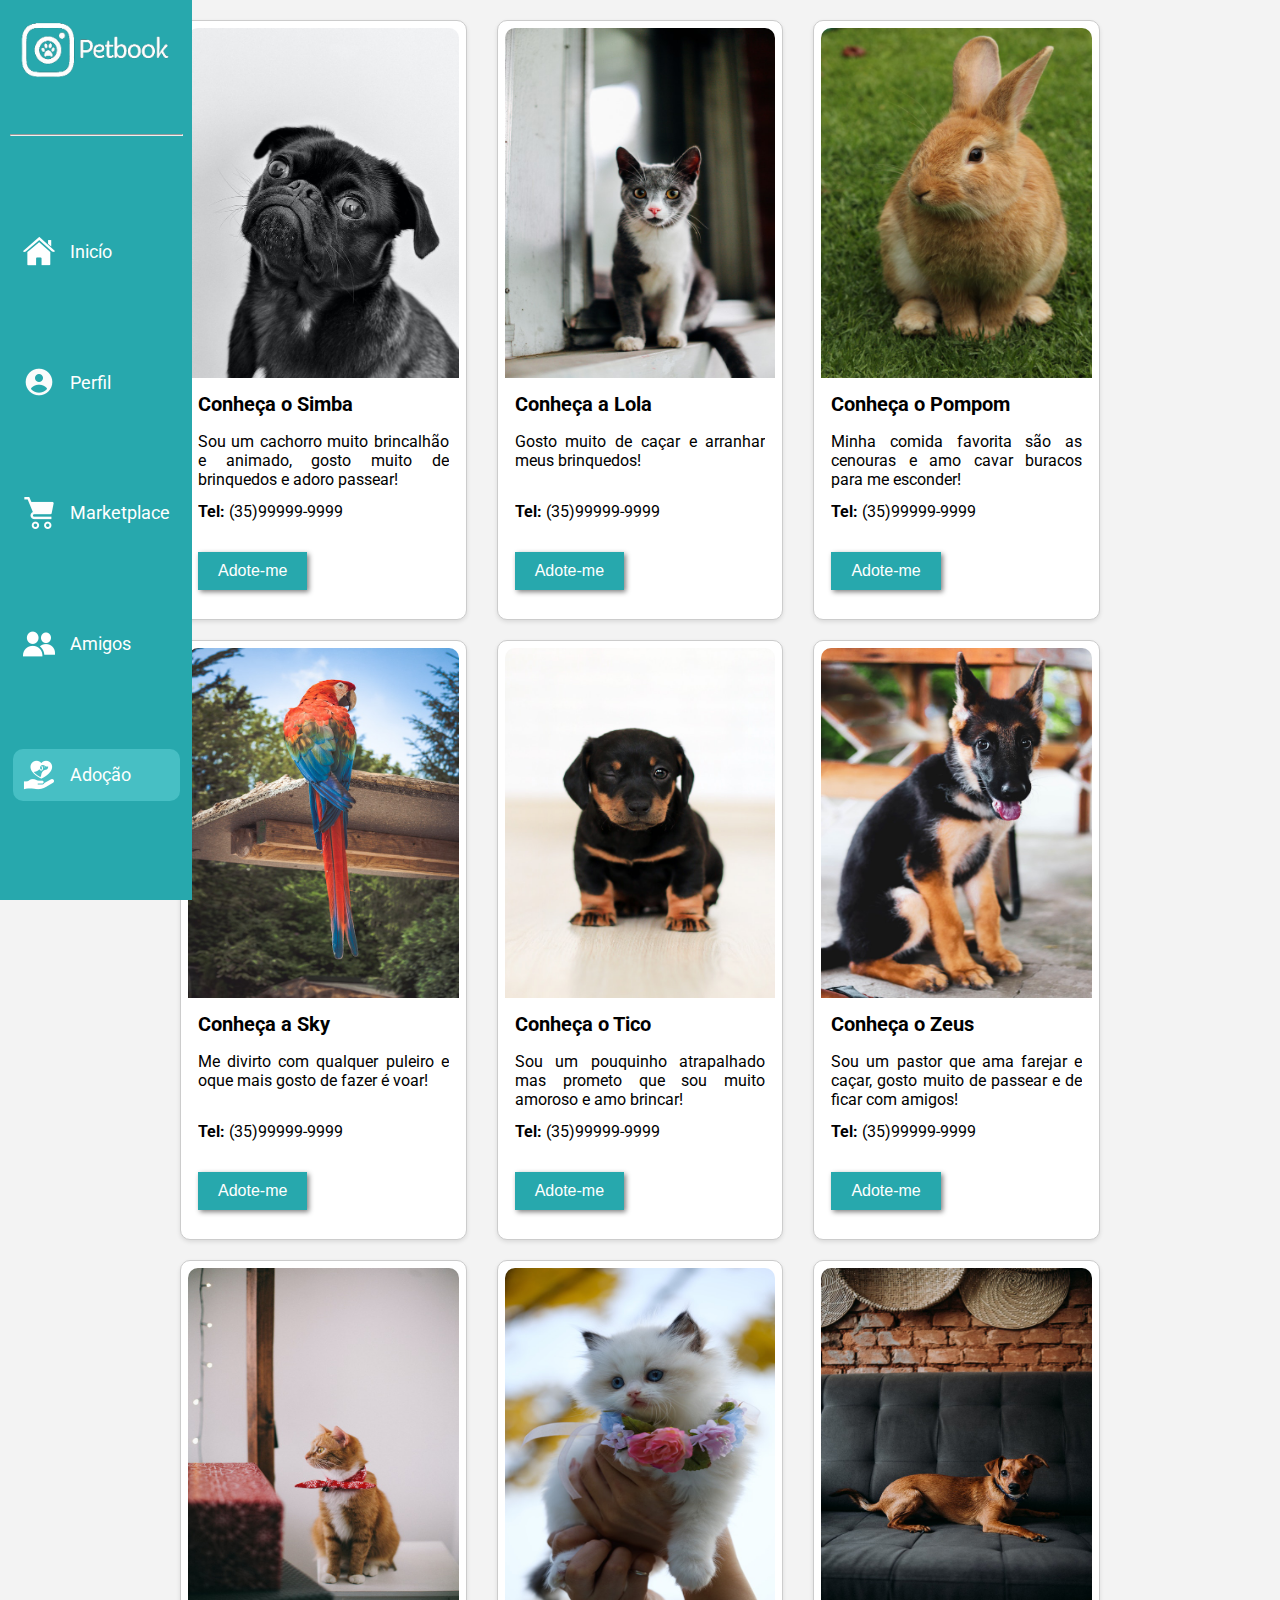
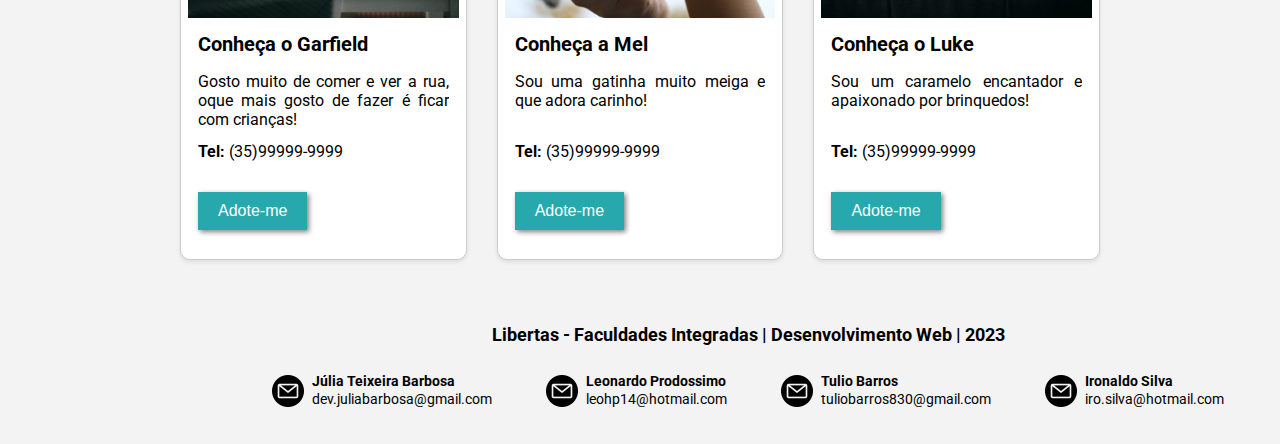
==== Adoção.html @ 50342df2 ",." ====
<!DOCTYPE html>
<html lang="en">

<head>
    <meta charset="UTF-8">
    <meta http-equiv="X-UA-Compatible" content="IE=edge">
    <meta name="viewport" content="width=device-width, initial-scale=1.0">
    <title>Parceiros</title>
    <link rel="stylesheet" href="styles.css">
</head>

<body>
    <header class="header">
        <div class="container-header">
            <div class="content-header">
                <a href="index.html">
                    <img class="imgLogo" src="assets/logo-nome.png" alt="Logotipo">
                </a>
                <hr class="hrFeed">
                <nav>
                    <ul>
                        <li><a href="inicio.html"><img src="assets/pagina-inicial.png" alt="Inicio">Inicío</a></li>
                        <li><a href="perfil.html"><img src="assets/perfil.png" alt="Perfil">Perfil</a></li>
                        <li><a href="market.html"><img src="assets/carrinho-de-compras.png" alt="Market">Marketplace</a></li>
                        <li><a href="perfil.html"><img src="assets/amigos.png" alt="Amigos">Amigos</a></li>
                        <li><a class="menuAtivo" href="#"><img src="assets/adocao.png" alt="Adoção">Adoção</a></li>
                    </ul>
                </nav>
            </div>
        </div>
    </header>
    <div class="container">
        <div class="product">
            <img src="assets/Simba.jpg" alt="Adote-me">
            <h2>Conheça o Simba</h2>
            <p>Sou um cachorro muito brincalhão e animado, gosto muito de brinquedos e adoro passear!</p>
            <p><b>Tel:</b> (35)99999-9999</p>
            <button>Adote-me</button>
        </div>
        <div class="product">
            <img src="assets/lola.jpg" alt="Adote-me">
            <h2>Conheça a Lola</h2>
            <p>Gosto muito de caçar e arranhar meus brinquedos!</p>
            <p><b>Tel:</b> (35)99999-9999</p>
            <button>Adote-me</button>
        </div>
        <div class="product">
            <img src="assets/pompom.jpg" alt="Adote-me">
            <h2>Conheça o Pompom</h2>
            <p>Minha comida favorita são as cenouras e amo cavar buracos para me esconder!</p>
            <p><b>Tel:</b> (35)99999-9999</p>
            <button>Adote-me</button>
        </div>
        <div class="product">
            <img src="assets/Sky.jpg" alt="Adote-me">
            <h2>Conheça a Sky</h2>
            <p>Me divirto com qualquer puleiro e oque mais gosto de fazer é voar!</p>
            <p><b>Tel:</b> (35)99999-9999</p>
            <button>Adote-me</button>
        </div>
        <div class="product">
            <img src="assets/Tico.jpg" alt="Adote-me">
            <h2>Conheça o Tico</h2>
            <p>Sou um pouquinho atrapalhado mas prometo que sou muito amoroso e amo brincar!</p>
            <p><b>Tel:</b> (35)99999-9999</p>
            <button>Adote-me</button>
        </div>
        <div class="product">
            <img src="assets/Zeus.jpg" alt="Adote-me">
            <h2>Conheça o Zeus</h2>
            <p>Sou um pastor que ama farejar e caçar, gosto muito de passear e de ficar com amigos!</p>
            <p><b>Tel:</b> (35)99999-9999</p>
            <button>Adote-me</button>
        </div>
        <div class="product">
            <img src="assets/garfield.jpg" alt="Adote-me">
            <h2>Conheça o Garfield</h2>
            <p>Gosto muito de comer e ver a rua, oque mais gosto de fazer é ficar com crianças!</p>
            <p><b>Tel:</b> (35)99999-9999</p>
            <button>Adote-me</button>
        </div>
        <div class="product">
            <img src="assets/mel.jpg" alt="Adote-me">
            <h2>Conheça a Mel</h2>
            <p>Sou uma gatinha muito meiga e que adora carinho! </p>
            <p><b>Tel:</b> (35)99999-9999</p>
            <button>Adote-me</button>
        </div>
        <div class="product">
            <img src="assets/luke.jpg" alt="Adote-me">
            <h2>Conheça o Luke</h2>
            <p>Sou um caramelo encantador e apaixonado por brinquedos!</p>
            <p><b>Tel:</b> (35)99999-9999</p>
            <button>Adote-me</button>
        </div>
    </div>
    <footer>
        <div class="container-footer">
            <div class="ano">
                <p>Libertas - Faculdades Integradas | Desenvolvimento Web | 2023</p>
            </div>
            <div class="lista-alunos">
                <ul>
                    <li>
                        <img src="assets/o-email.png" alt="">
                        <div class="footer-info">
                            <p>Júlia Teixeira Barbosa</p>
                            <a href="">dev.juliabarbosa@gmail.com</a>
                        </div>
                    </li>
                    <li>
                        <img src="assets/o-email.png" alt="">
                        <div class="footer-info">
                            <p>Leonardo Prodossimo</p>
                            <a href="">leohp14@hotmail.com</a>
                        </div>
                    </li>
                    <li>
                        <img src="assets/o-email.png" alt="">
                        <div class="footer-info">
                            <p>Tulio Barros</p>
                            <a href="">tuliobarros830@gmail.com</a>
                        </div>
                    </li>
                    <li>
                        <img src="assets/o-email.png" alt="">
                        <div class="footer-info">
                            <p>Ironaldo Silva</p>
                            <a href="">iro.silva@hotmail.com</a>
                        </div>
                    </li>
                </ul>
            </div>

        </div>
    </footer>
</body>

</html>
---- styles.css ----
@import url('https://fonts.googleapis.com/css2?family=Roboto:wght@400;700&display=swap');

* {
    margin: 0;
    padding: 0;
    box-sizing: border-box; 
    overflow-x: hidden; 
}

:root{
    --corPrimaria: #27A8AD;
}

.hrFeed{
    width: 90%;
    position: sticky;
    left: 10px;
}

header {
    height: 100vh;
    width: 15vw;
    position: fixed;
    background-color: var(--corPrimaria);
}

.container-header {
    justify-content: center;
    margin: auto;
    height: 100vh; 
}

.content-header {
    height: 100%;
    display: grid;
    align-items: center; 
    justify-content: space-between;  
}

.content-header .imgLogo{
    top:20px;
    left: 20px;
    position: fixed;
}

.header a:hover {
    background-color: #47bfc4;
    border-radius: 10px;
    width: 100%;
}

.content-header img{
    width: 150px;
    height: 60px;
}

header ul {
    list-style: none;
    gap: 24px;
    align-items: baseline;
    justify-content: center;
    height: 70vh;
    width: 15vw;
    display: grid; 
}

.header li{
    display: flex;
}

header ul li a { 
    padding: 10px;
    align-items: center;
    display: flex;
    gap: 15px;
    font-size: 20px; 
    font-weight: normal;
    text-decoration: none;
    color: white; 
    font-size: 18px; 
}

.header li img{
    width: 32px;
    height: 32px;
}

.menuAtivo {
    background-color: #47bfc4;
    border-radius: 10px;
    width: 100%;
}

.geral{
    width: 70vw;
    display: grid;
}

body {
    display: grid;
    justify-content: center;
    font-family: 'Roboto', sans-serif;
    margin: 0;
    padding: 0;
    background-color: #f3f3f3;
}

h1 {
    margin: 0;
}

/********** MarketPlace *********/
.container {
    max-width: 960px;
    margin: 0 auto;
    padding: 20px;
    display: flex;
    flex-wrap: wrap;
    justify-content: space-between;
}

.product {
    border: 1px solid #ccc;
    padding: 7px;
    margin-bottom: 20px;
    background-color: #fff;
    box-shadow: 0 2px 4px rgba(0, 0, 0, 0.1);
    transition: box-shadow 0.3s;
    flex-basis: calc(33.33% - 20px);
    height: 600px;
    box-sizing: border-box;
    border-radius: 10px;
}

.product:hover {
    box-shadow: 0 4px 8px rgba(0, 0, 0, 0.1);
}

.product img {
    width: 100%;
    height: 60%;
    border-radius: 10px 10px 0 0;
}

.product h2 {
    height: 30px;
    margin: 10px;
    font-size: 20px;
}

.product p {
    text-align: justify;
    height: 60px;
    margin: 10px;
    font-size: 16px;
}

.preco{
    display: flex;
}

.product button {
    box-shadow: 2px 2px 5px gray;
    background-color: var(--corPrimaria);
    color: #fff;
    border: none;
    padding: 10px 20px;
    font-size: 16px;
    cursor: pointer;
    bottom:20px;
    left: 10px;
    position: relative;
}

.product button:hover {
    background-color: #27a8ad85 ;
}

/********** Index *********/
#bodyBanner{
    display: flex;
    height: 100vh;
    background-image: url(assets/pets.png);
    background-repeat: no-repeat;
    background-size: cover;
    background-position-y: bottom;
}
.inicio{
    gap: 80px;
    height:100vh;
    width: 100vw;
    display: flex;
    justify-content: center;
    align-items: flex-start;
    margin-top: 40px;
    overflow: hidden;
}

.inicio .conteudo{
    width: 25%;
}

.inicio .conteudo img{
    margin-bottom: 20px;
}

.conteudo .imglogos{
    cursor: pointer;
    height: 20vh;
    position: absolute;
    bottom: 10px;
    left: 10px;
}

.conteudo .imglogos:hover{
    opacity: 0.7;
}

.inicio .conteudo .texto{
    font-size: x-large;
    color: #000000;
 }

.conteudo input{
    font-weight: bold;
    cursor:pointer;
    color: #ffffff;
    background-color: #27A8AD;
    border: 1px solid #27A8AD;
    font-size: larger;
    border-radius: 10px;
    margin-top:20px;
    width: 24vw;
    height: 5vh;
 }

 .conteudo input:hover{
    background-color: #27a8adc9;
 }



/********** Feed *********/

.linhaStories {
    justify-content: center;
    padding: 20px 0px;
    display: flex;
    height: 140px;
}

.linhaStories .conteudoStories {
    width: 80px;
    margin: 0px 20px;
}

.linhaStories .conteudoStories img {
    cursor: pointer;
    height: 80px;
    width: 80px;
    border-radius: 50%;
}

.linhaStories .conteudoStories .semVisualizacao {
    border: 4px #27A8AD solid;
}

.linhaStories .conteudoStories .nomeStories {
    cursor: pointer;
    text-align: center;
    font-size: small;
}

.postagem{ 
    background-color: white;
    width: 60%;
    border-radius: 20px;
    margin: 0 auto;
}

.postagem .usuarioPostagem{
    padding: 20px;
    display: flex;
    align-items: center;
    font-size: large;
}

.postagem .usuarioPostagem img{
    height: 40px;
    width: 40px;
    border-radius: 50%;
    margin-right: 10px;
}

.postagem .usuarioPostagem span{
    color: lightgray;
    margin-left: 5px;
    font-size: smaller;
}

.postagem .imagemPostagem img{
    width: 100%;
}

.chat {
    background-color: black;
    width: 20vw;
    height: 50vh;
    border-radius: 10px 0 0 0;
    position: fixed;
    bottom: 0;
    right: 0;
 }
/* Perfil */

.container-perfil {
    width: calc(100vw - 15vw);
    margin-right: 15vw;
    
}

.topo-esquerda{
    color: #000000;
    display: flex;
    justify-content: center;
}



/*Footer - Rodapé*/

.container-footer { 
    margin: 0 auto;
    padding: 24px;
    right: 20px;
    position: absolute;
    width:80vw;
    justify-content: center;
}

.container-footer ul { /*alterar a direção da lista */
    display: flex; /* facilitar o posicionamento dos elementos*/
    justify-content: space-between; /*alinhar horizontalmente*/
    align-items: center; /*centralizar verticalmente*/
    list-style: none; /* retira os pontinhos da lista*/
    gap: 16px; /*espaçamento entre os elementos*/
}

.footer-info a { /*estilização do design do link*/
    text-decoration: none; /*retirar o sublinhado*/
    font-size: 14px;/*tamanho da fonte*/
    color: black;/*cor da fonte*/
}

.footer-info a:hover { 
    color: white; /*cor da fonte*/
    transition: all ease 0.2s;/*tempo de transição ao colocar o mouse em cima*/
}

.footer-info p {
    font-weight: bold; /*negrito*/
    font-size: 14px;/*tamanho da fonte*/
}

.container-footer img { 
    width: 32px; /*largura*/
    height: 32px; /*altura*/
}

.container-footer ul li {
    display: flex; /* facilitar o posicionamento dos elementos*/
    align-items: center; /*centralizado verticalmente*/
    gap: 8px;/*espaçamento entre os elementos*/
}

.lista-alunos {
    padding: 12px; /*Espaçamento interno, sendo 12px em todos os lados*/
}

.ano {
    display: flex; /* facilitar o posicionamento dos elementos*/
    justify-content: center; /*alinhar horizontalmente*/
    margin-bottom: 16px;/*margem do lado debaixo*/
}

.ano p {
    font-size: 18px;/*tamanho da fonte*/
    font-weight: bold;/*negrito*/
}
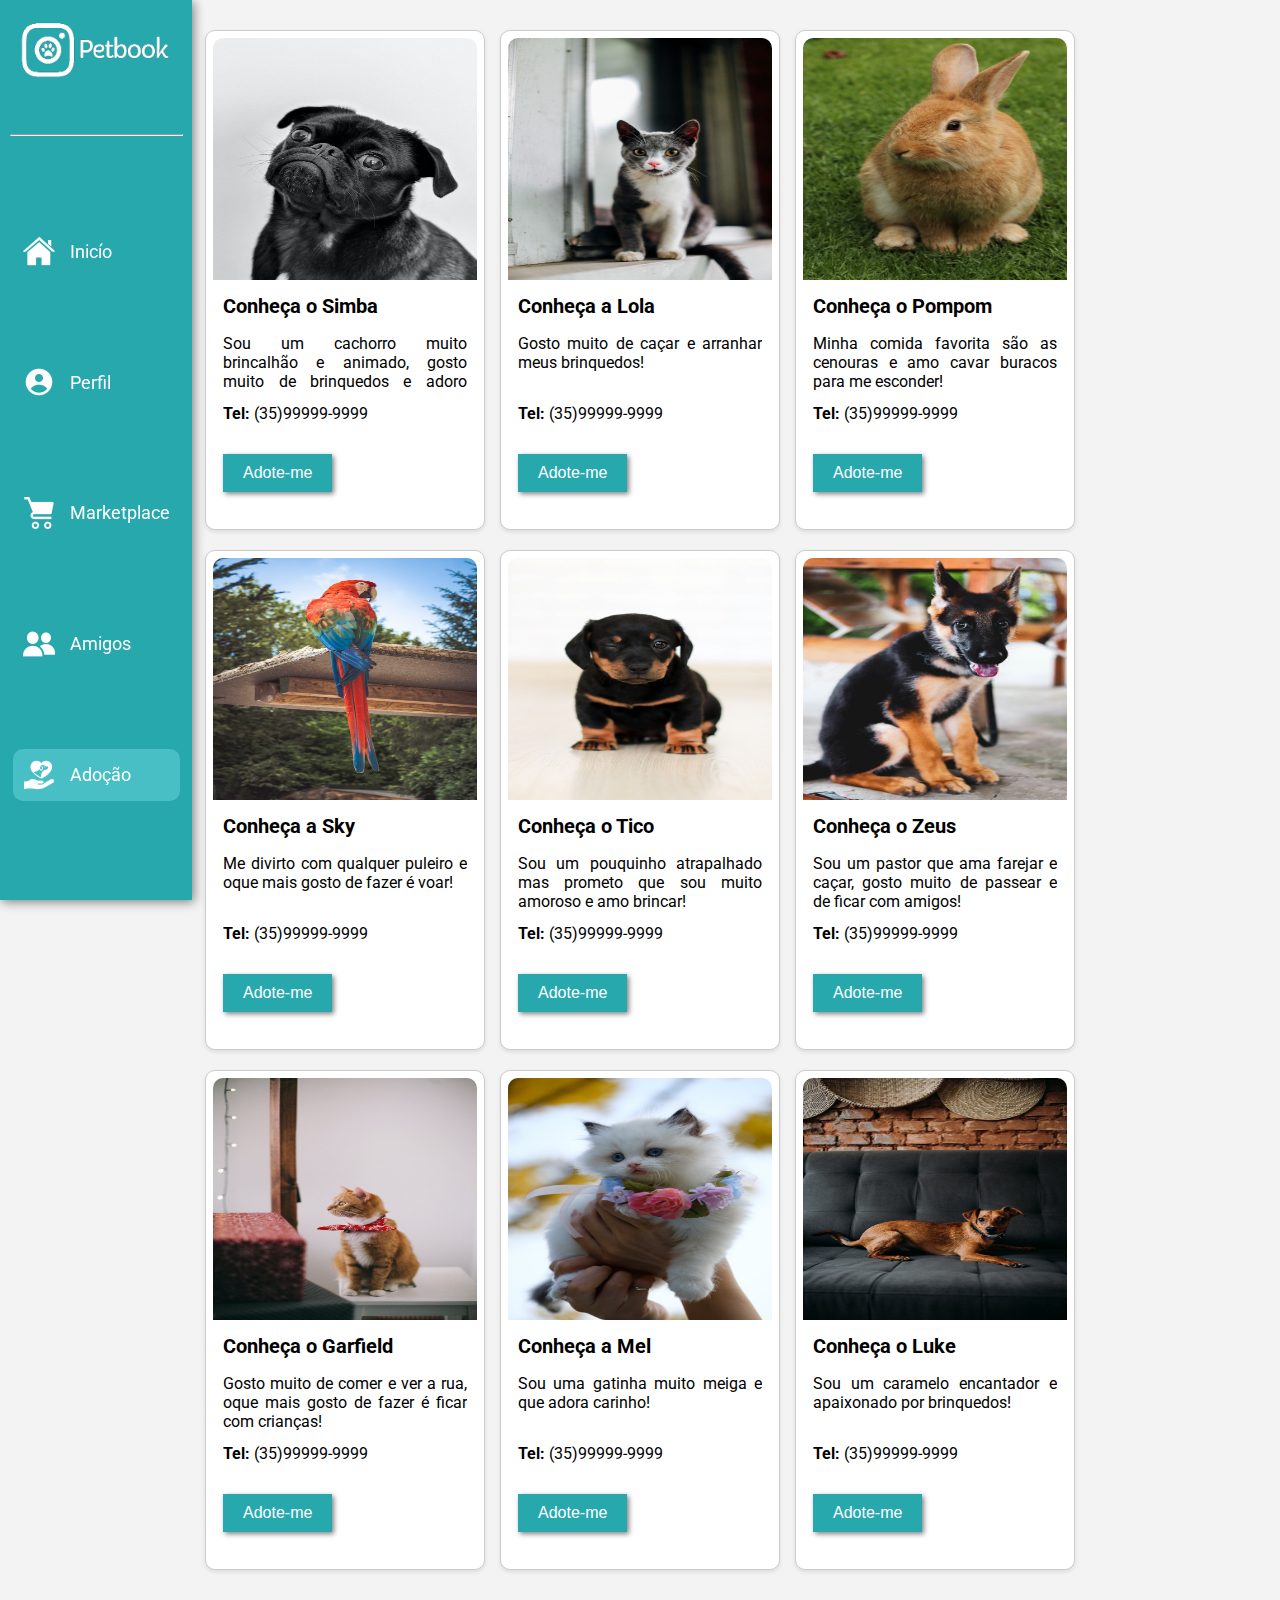
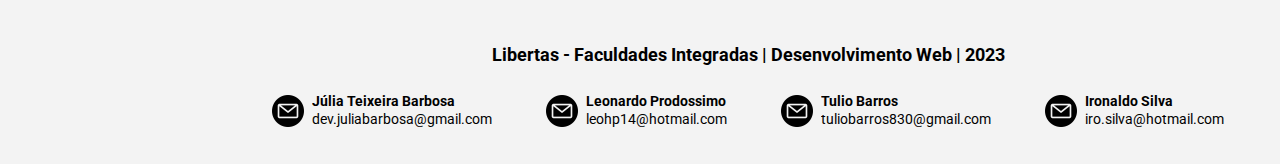
==== commit 94b5be1a: "kkkk" ====
--- a/Adoção.html
+++ b/Adoção.html
@@ -5,7 +5,8 @@
     <meta charset="UTF-8">
     <meta http-equiv="X-UA-Compatible" content="IE=edge">
     <meta name="viewport" content="width=device-width, initial-scale=1.0">
-    <title>Parceiros</title>
+    <title>Adoção</title>
+    <link rel="shortcut icon" href="assets/logo.png" type="image/x-icon">
     <link rel="stylesheet" href="styles.css">
 </head>
 
--- a/styles.css
+++ b/styles.css
@@ -11,13 +11,14 @@
     --corPrimaria: #27A8AD;
 }
 
-.hrFeed{
+hr{
     width: 90%;
     position: sticky;
     left: 10px;
 }
 
 header {
+    box-shadow: 2px 2px 10px gray;
     height: 100vh;
     width: 15vw;
     position: fixed;
@@ -111,12 +112,12 @@
 
 /********** MarketPlace *********/
 .container {
-    max-width: 960px;
+    max-width: 900px;
     margin: 0 auto;
-    padding: 20px;
+    padding: 30px 0 ;
     display: flex;
     flex-wrap: wrap;
-    justify-content: space-between;
+    justify-content: space-evenly;
 }
 
 .product {
@@ -127,7 +128,7 @@
     box-shadow: 0 2px 4px rgba(0, 0, 0, 0.1);
     transition: box-shadow 0.3s;
     flex-basis: calc(33.33% - 20px);
-    height: 600px;
+    height: 500px;
     box-sizing: border-box;
     border-radius: 10px;
 }
@@ -138,7 +139,7 @@
 
 .product img {
     width: 100%;
-    height: 60%;
+    height: 50%;
     border-radius: 10px 10px 0 0;
 }
 
@@ -303,14 +304,87 @@
 }
 
 .chat {
-    background-color: black;
-    width: 20vw;
-    height: 50vh;
-    border-radius: 10px 0 0 0;
+    box-shadow: 2px 2px 10px gray;
+    background-color: #ebe6e6;
+    width: 15vw;
+    height: 100vh;
     position: fixed;
     bottom: 0;
     right: 0;
  }
+
+ .chat .conteudo-chat{
+    padding: 10px;
+    display: flex;
+    align-items: center;
+    font-size: large;
+}
+
+.chat .conteudo-chat img{
+    cursor: pointer;
+    height: 45px;
+    width: 45px;
+    border-radius: 50%;
+    margin-right: 10px;
+}
+
+.chat .conteudo-chat span{
+    cursor: pointer;
+    color: rgb(66, 65, 65);
+    margin-left: 5px;
+    font-size: smaller;
+}
+
+#online img{
+    border: 4px solid rgb(39, 230, 39);
+}
+
+.amigos-chat{
+    display: grid;
+}
+
+.grupo-chat{
+    background-color: #ebe6e6;
+    bottom: 0;
+    right: 0;
+    width: 15vw;
+    position: fixed;
+    justify-content: center;
+    display: grid;
+}
+
+.adiciona-grupo{
+    margin: 10px;
+    display: flex;
+    align-items: center;
+}
+
+.adiciona-grupo a{
+    text-decoration: none;
+    color: #000000;
+    font-weight: bold;
+    font-size: medium;
+    margin-left: 10px;
+}
+
+.adiciona-grupo img{
+    cursor: pointer;
+}
+
+.chat::-webkit-scrollbar {
+    width: 12px;
+}
+                    
+.chat::-webkit-scrollbar-track {
+    -webkit-box-shadow: inset 0 0 6px rgba(0,0,0,0.3); 
+    border-radius: 10px;
+}
+                    
+.chat::-webkit-scrollbar-thumb {
+    border-radius: 10px;
+    -webkit-box-shadow: inset 0 0 6px rgba(0,0,0,0.5); 
+}
+
 /* Perfil */
 
 .container-perfil {
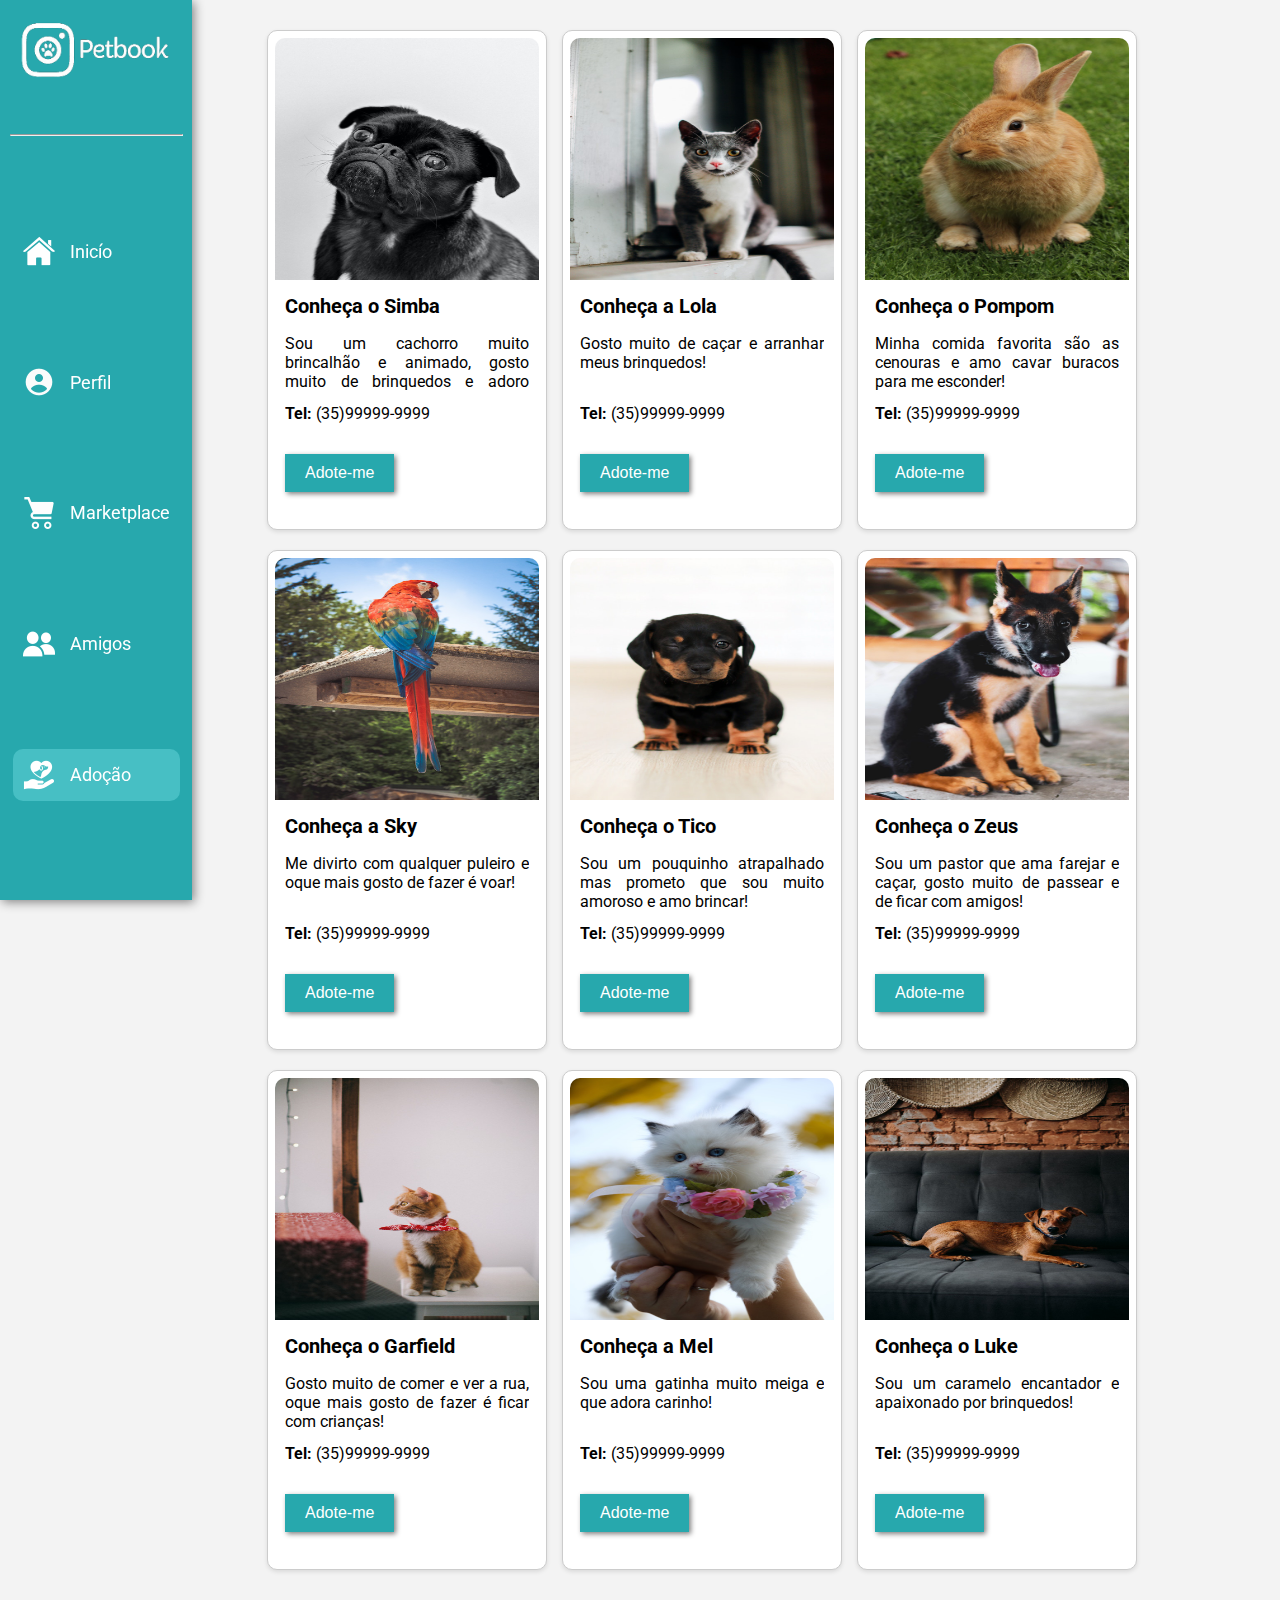
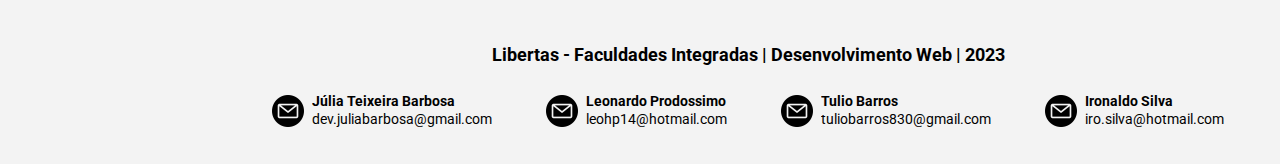
==== commit bcf4eb53: "kkk" ====
--- a/Adoção.html
+++ b/Adoção.html
@@ -1,5 +1,5 @@
 <!DOCTYPE html>
-<html lang="en">
+<html lang="pt-BR">
 
 <head>
     <meta charset="UTF-8">
@@ -30,69 +30,71 @@
             </div>
         </div>
     </header>
-    <div class="container">
-        <div class="product">
-            <img src="assets/Simba.jpg" alt="Adote-me">
-            <h2>Conheça o Simba</h2>
-            <p>Sou um cachorro muito brincalhão e animado, gosto muito de brinquedos e adoro passear!</p>
-            <p><b>Tel:</b> (35)99999-9999</p>
-            <button>Adote-me</button>
-        </div>
-        <div class="product">
-            <img src="assets/lola.jpg" alt="Adote-me">
-            <h2>Conheça a Lola</h2>
-            <p>Gosto muito de caçar e arranhar meus brinquedos!</p>
-            <p><b>Tel:</b> (35)99999-9999</p>
-            <button>Adote-me</button>
-        </div>
-        <div class="product">
-            <img src="assets/pompom.jpg" alt="Adote-me">
-            <h2>Conheça o Pompom</h2>
-            <p>Minha comida favorita são as cenouras e amo cavar buracos para me esconder!</p>
-            <p><b>Tel:</b> (35)99999-9999</p>
-            <button>Adote-me</button>
-        </div>
-        <div class="product">
-            <img src="assets/Sky.jpg" alt="Adote-me">
-            <h2>Conheça a Sky</h2>
-            <p>Me divirto com qualquer puleiro e oque mais gosto de fazer é voar!</p>
-            <p><b>Tel:</b> (35)99999-9999</p>
-            <button>Adote-me</button>
-        </div>
-        <div class="product">
-            <img src="assets/Tico.jpg" alt="Adote-me">
-            <h2>Conheça o Tico</h2>
-            <p>Sou um pouquinho atrapalhado mas prometo que sou muito amoroso e amo brincar!</p>
-            <p><b>Tel:</b> (35)99999-9999</p>
-            <button>Adote-me</button>
-        </div>
-        <div class="product">
-            <img src="assets/Zeus.jpg" alt="Adote-me">
-            <h2>Conheça o Zeus</h2>
-            <p>Sou um pastor que ama farejar e caçar, gosto muito de passear e de ficar com amigos!</p>
-            <p><b>Tel:</b> (35)99999-9999</p>
-            <button>Adote-me</button>
-        </div>
-        <div class="product">
-            <img src="assets/garfield.jpg" alt="Adote-me">
-            <h2>Conheça o Garfield</h2>
-            <p>Gosto muito de comer e ver a rua, oque mais gosto de fazer é ficar com crianças!</p>
-            <p><b>Tel:</b> (35)99999-9999</p>
-            <button>Adote-me</button>
-        </div>
-        <div class="product">
-            <img src="assets/mel.jpg" alt="Adote-me">
-            <h2>Conheça a Mel</h2>
-            <p>Sou uma gatinha muito meiga e que adora carinho! </p>
-            <p><b>Tel:</b> (35)99999-9999</p>
-            <button>Adote-me</button>
-        </div>
-        <div class="product">
-            <img src="assets/luke.jpg" alt="Adote-me">
-            <h2>Conheça o Luke</h2>
-            <p>Sou um caramelo encantador e apaixonado por brinquedos!</p>
-            <p><b>Tel:</b> (35)99999-9999</p>
-            <button>Adote-me</button>
+    <div class="geral">
+        <div class="container">
+            <div class="product">
+                <img src="assets/Simba.jpg" alt="Adote-me">
+                <h2>Conheça o Simba</h2>
+                <p>Sou um cachorro muito brincalhão e animado, gosto muito de brinquedos e adoro passear!</p>
+                <p><b>Tel:</b> (35)99999-9999</p>
+                <button>Adote-me</button>
+            </div>
+            <div class="product">
+                <img src="assets/lola.jpg" alt="Adote-me">
+                <h2>Conheça a Lola</h2>
+                <p>Gosto muito de caçar e arranhar meus brinquedos!</p>
+                <p><b>Tel:</b> (35)99999-9999</p>
+                <button>Adote-me</button>
+            </div>
+            <div class="product">
+                <img src="assets/pompom.jpg" alt="Adote-me">
+                <h2>Conheça o Pompom</h2>
+                <p>Minha comida favorita são as cenouras e amo cavar buracos para me esconder!</p>
+                <p><b>Tel:</b> (35)99999-9999</p>
+                <button>Adote-me</button>
+            </div>
+            <div class="product">
+                <img src="assets/Sky.jpg" alt="Adote-me">
+                <h2>Conheça a Sky</h2>
+                <p>Me divirto com qualquer puleiro e oque mais gosto de fazer é voar!</p>
+                <p><b>Tel:</b> (35)99999-9999</p>
+                <button>Adote-me</button>
+            </div>
+            <div class="product">
+                <img src="assets/Tico.jpg" alt="Adote-me">
+                <h2>Conheça o Tico</h2>
+                <p>Sou um pouquinho atrapalhado mas prometo que sou muito amoroso e amo brincar!</p>
+                <p><b>Tel:</b> (35)99999-9999</p>
+                <button>Adote-me</button>
+            </div>
+            <div class="product">
+                <img src="assets/Zeus.jpg" alt="Adote-me">
+                <h2>Conheça o Zeus</h2>
+                <p>Sou um pastor que ama farejar e caçar, gosto muito de passear e de ficar com amigos!</p>
+                <p><b>Tel:</b> (35)99999-9999</p>
+                <button>Adote-me</button>
+            </div>
+            <div class="product">
+                <img src="assets/garfield.jpg" alt="Adote-me">
+                <h2>Conheça o Garfield</h2>
+                <p>Gosto muito de comer e ver a rua, oque mais gosto de fazer é ficar com crianças!</p>
+                <p><b>Tel:</b> (35)99999-9999</p>
+                <button>Adote-me</button>
+            </div>
+            <div class="product">
+                <img src="assets/mel.jpg" alt="Adote-me">
+                <h2>Conheça a Mel</h2>
+                <p>Sou uma gatinha muito meiga e que adora carinho! </p>
+                <p><b>Tel:</b> (35)99999-9999</p>
+                <button>Adote-me</button>
+            </div>
+            <div class="product">
+                <img src="assets/luke.jpg" alt="Adote-me">
+                <h2>Conheça o Luke</h2>
+                <p>Sou um caramelo encantador e apaixonado por brinquedos!</p>
+                <p><b>Tel:</b> (35)99999-9999</p>
+                <button>Adote-me</button>
+            </div>
         </div>
     </div>
     <footer>
--- a/styles.css
+++ b/styles.css
@@ -93,6 +93,12 @@
 }
 
 .geral{
+    justify-content: right;
+    width: 80vw;
+    display: grid;
+}
+
+.geralFeed{
     width: 70vw;
     display: grid;
 }
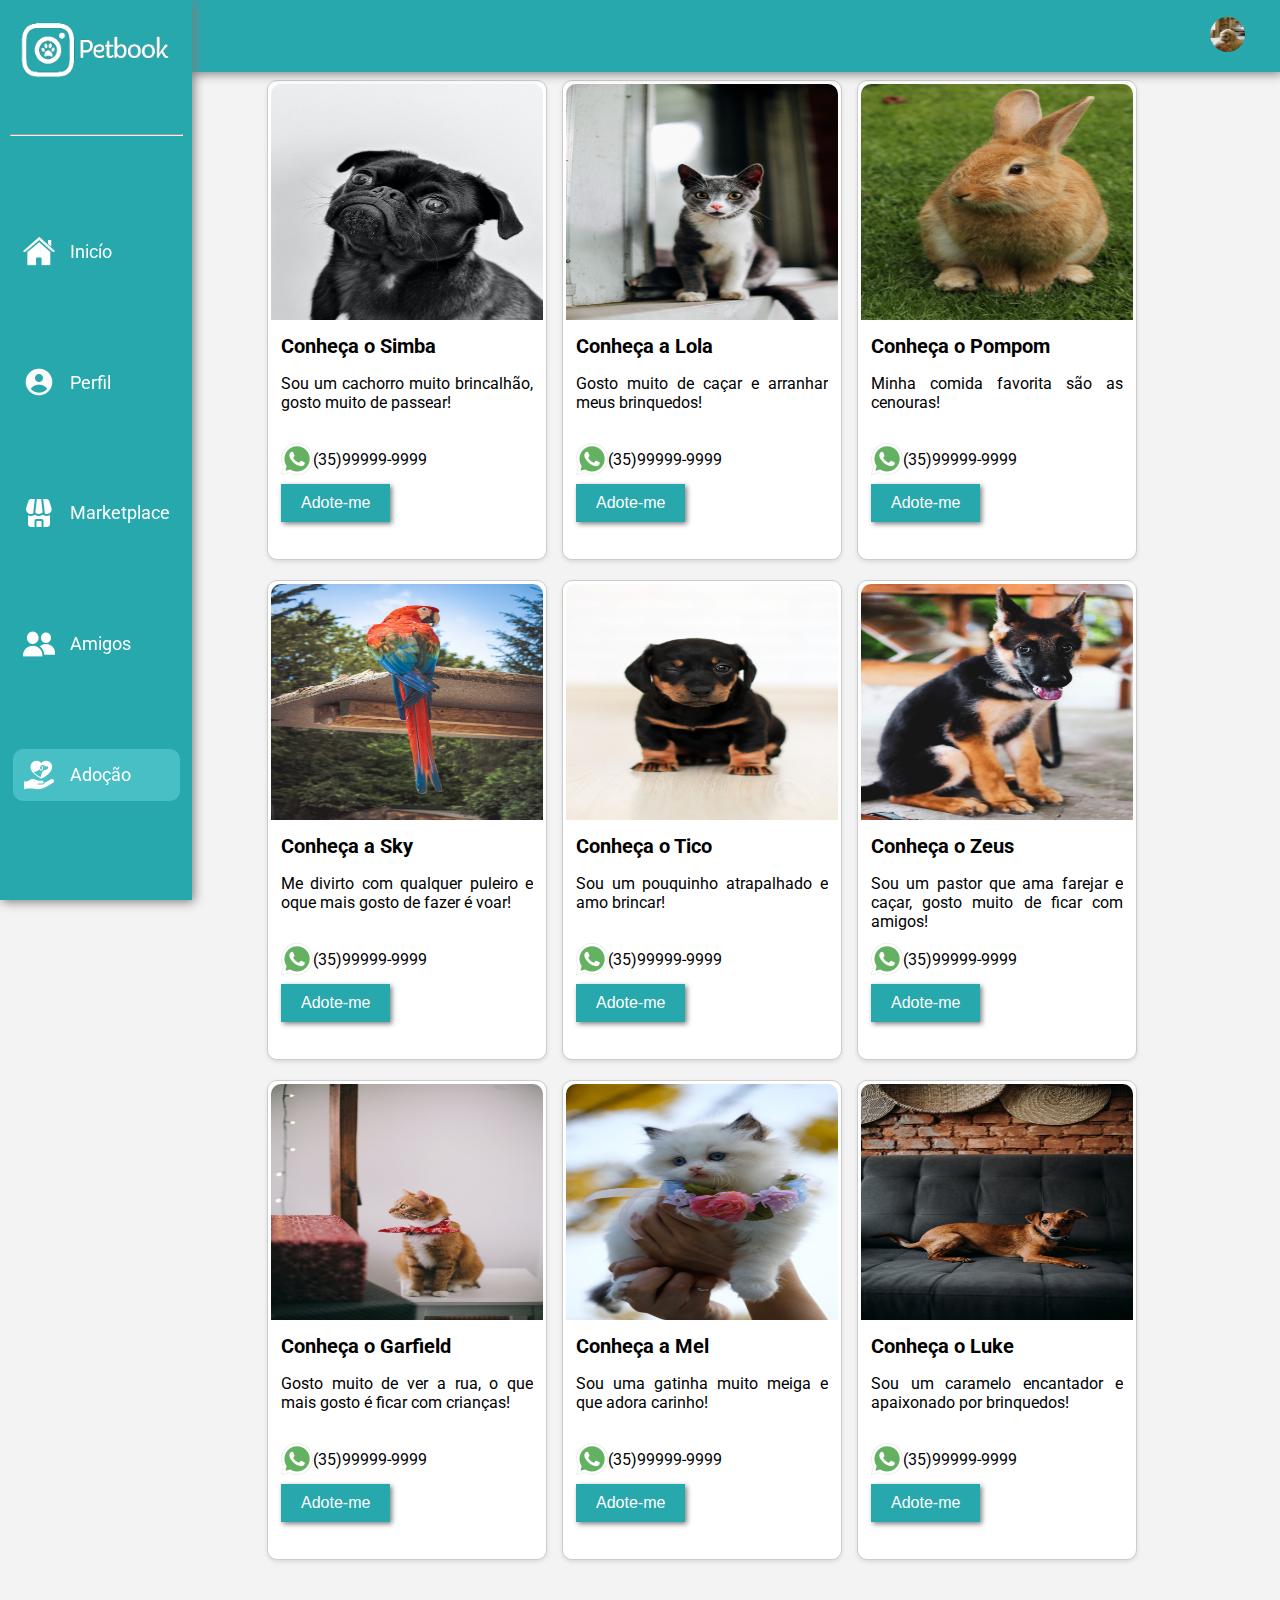
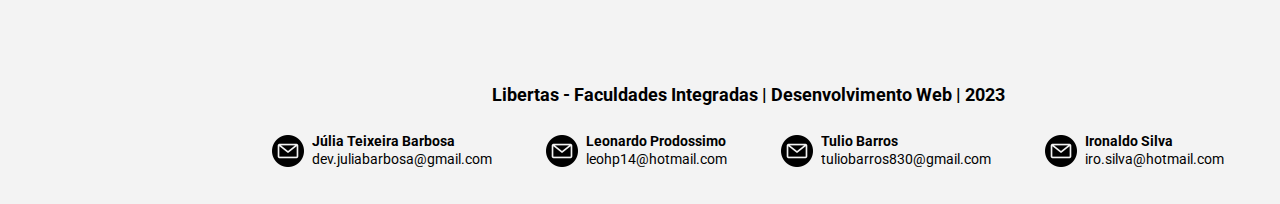
==== commit a50d12c6: "kkk" ====
--- a/Adoção.html
+++ b/Adoção.html
@@ -11,6 +11,9 @@
 </head>
 
 <body>
+    <div class="cabecalho">
+        <a href="perfil.html"><img id="img-cabecalho" src="assets/perfil.jpg" alt=" Post"></a>
+    </div>
     <header class="header">
         <div class="container-header">
             <div class="content-header">
@@ -22,7 +25,7 @@
                     <ul>
                         <li><a href="inicio.html"><img src="assets/pagina-inicial.png" alt="Inicio">Inicío</a></li>
                         <li><a href="perfil.html"><img src="assets/perfil.png" alt="Perfil">Perfil</a></li>
-                        <li><a href="market.html"><img src="assets/carrinho-de-compras.png" alt="Market">Marketplace</a></li>
+                        <li><a href="market.html"><img src="assets/marketplace.png" alt="Market">Marketplace</a></li>
                         <li><a href="perfil.html"><img src="assets/amigos.png" alt="Amigos">Amigos</a></li>
                         <li><a class="menuAtivo" href="#"><img src="assets/adocao.png" alt="Adoção">Adoção</a></li>
                     </ul>
@@ -35,64 +38,64 @@
             <div class="product">
                 <img src="assets/Simba.jpg" alt="Adote-me">
                 <h2>Conheça o Simba</h2>
-                <p>Sou um cachorro muito brincalhão e animado, gosto muito de brinquedos e adoro passear!</p>
-                <p><b>Tel:</b> (35)99999-9999</p>
+                <p>Sou um cachorro muito brincalhão, gosto muito de passear!</p>
+                <a><img src="assets/whatsapp.png" alt="Telefone">(35)99999-9999</a>
                 <button>Adote-me</button>
             </div>
             <div class="product">
                 <img src="assets/lola.jpg" alt="Adote-me">
                 <h2>Conheça a Lola</h2>
                 <p>Gosto muito de caçar e arranhar meus brinquedos!</p>
-                <p><b>Tel:</b> (35)99999-9999</p>
+                <a><img src="assets/whatsapp.png" alt="Telefone">(35)99999-9999</a>
                 <button>Adote-me</button>
             </div>
             <div class="product">
                 <img src="assets/pompom.jpg" alt="Adote-me">
                 <h2>Conheça o Pompom</h2>
-                <p>Minha comida favorita são as cenouras e amo cavar buracos para me esconder!</p>
-                <p><b>Tel:</b> (35)99999-9999</p>
+                <p>Minha comida favorita são as cenouras!</p>
+                <a><img src="assets/whatsapp.png" alt="Telefone">(35)99999-9999</a>
                 <button>Adote-me</button>
             </div>
             <div class="product">
                 <img src="assets/Sky.jpg" alt="Adote-me">
                 <h2>Conheça a Sky</h2>
                 <p>Me divirto com qualquer puleiro e oque mais gosto de fazer é voar!</p>
-                <p><b>Tel:</b> (35)99999-9999</p>
+                <a><img src="assets/whatsapp.png" alt="Telefone">(35)99999-9999</a>
                 <button>Adote-me</button>
             </div>
             <div class="product">
                 <img src="assets/Tico.jpg" alt="Adote-me">
                 <h2>Conheça o Tico</h2>
-                <p>Sou um pouquinho atrapalhado mas prometo que sou muito amoroso e amo brincar!</p>
-                <p><b>Tel:</b> (35)99999-9999</p>
+                <p>Sou um pouquinho atrapalhado e amo brincar!</p>
+                <a><img src="assets/whatsapp.png" alt="Telefone">(35)99999-9999</a>
                 <button>Adote-me</button>
             </div>
             <div class="product">
                 <img src="assets/Zeus.jpg" alt="Adote-me">
                 <h2>Conheça o Zeus</h2>
-                <p>Sou um pastor que ama farejar e caçar, gosto muito de passear e de ficar com amigos!</p>
-                <p><b>Tel:</b> (35)99999-9999</p>
+                <p>Sou um pastor que ama farejar e caçar, gosto muito de ficar com amigos!</p>
+                <a><img src="assets/whatsapp.png" alt="Telefone">(35)99999-9999</a>
                 <button>Adote-me</button>
             </div>
             <div class="product">
                 <img src="assets/garfield.jpg" alt="Adote-me">
                 <h2>Conheça o Garfield</h2>
-                <p>Gosto muito de comer e ver a rua, oque mais gosto de fazer é ficar com crianças!</p>
-                <p><b>Tel:</b> (35)99999-9999</p>
+                <p>Gosto muito de ver a rua, o que mais gosto é ficar com crianças!</p>
+                <a><img src="assets/whatsapp.png" alt="Telefone">(35)99999-9999</a>
                 <button>Adote-me</button>
             </div>
             <div class="product">
                 <img src="assets/mel.jpg" alt="Adote-me">
                 <h2>Conheça a Mel</h2>
                 <p>Sou uma gatinha muito meiga e que adora carinho! </p>
-                <p><b>Tel:</b> (35)99999-9999</p>
+                <a><img src="assets/whatsapp.png" alt="Telefone">(35)99999-9999</a>
                 <button>Adote-me</button>
             </div>
             <div class="product">
                 <img src="assets/luke.jpg" alt="Adote-me">
                 <h2>Conheça o Luke</h2>
                 <p>Sou um caramelo encantador e apaixonado por brinquedos!</p>
-                <p><b>Tel:</b> (35)99999-9999</p>
+                <a><img src="assets/whatsapp.png" alt="Telefone">(35)99999-9999</a>
                 <button>Adote-me</button>
             </div>
         </div>
--- a/styles.css
+++ b/styles.css
@@ -117,30 +117,65 @@
 }
 
 /********** MarketPlace *********/
+
+.cabecalho{
+    right: 0;
+    position: absolute;
+    width: 100vw;
+    height: 8vh;
+    background-color: var(--corPrimaria);
+    box-shadow: 2px 2px 10px gray;
+    display: flex;
+    justify-content: right;
+    align-items: center;
+    padding-right: 30px;
+    gap: 20px;
+}
+
+#img-cabecalho{
+    margin-right: 30px;
+    border-radius: 50%;
+    width: 35px;
+    height: 35px;
+}
+
+.cabecalho img{
+    width: 24px;
+    height: 24px;
+}
+
+.cabecalho a{
+    width: 40px;
+    text-decoration: none;
+}
+.cabecalho .carrinho-cabecalho{
+
+}
+
 .container {
     max-width: 900px;
-    margin: 0 auto;
-    padding: 30px 0 ;
+    margin: 80px auto;
     display: flex;
     flex-wrap: wrap;
     justify-content: space-evenly;
 }
 
 .product {
+    cursor: pointer;
     border: 1px solid #ccc;
-    padding: 7px;
+    padding: 3px;
     margin-bottom: 20px;
     background-color: #fff;
     box-shadow: 0 2px 4px rgba(0, 0, 0, 0.1);
     transition: box-shadow 0.3s;
     flex-basis: calc(33.33% - 20px);
-    height: 500px;
+    height: 480px;
     box-sizing: border-box;
     border-radius: 10px;
 }
 
 .product:hover {
-    box-shadow: 0 4px 8px rgba(0, 0, 0, 0.1);
+    box-shadow: 5px 4px 8px rgba(0, 0, 0, 0.1);
 }
 
 .product img {
@@ -149,6 +184,19 @@
     border-radius: 10px 10px 0 0;
 }
 
+.product a img{
+    width: 32px;
+    height: 32px;
+}
+
+.product a {
+    margin: 0 10px 20px 10px;
+    display: flex;
+    align-items: center;
+    height: 50px;
+    font-size: 16px;
+}
+
 .product h2 {
     height: 30px;
     margin: 10px;
@@ -158,7 +206,7 @@
 .product p {
     text-align: justify;
     height: 60px;
-    margin: 10px;
+    margin: 0 10px;
     font-size: 16px;
 }
 
@@ -342,7 +390,7 @@
 }
 
 #online img{
-    border: 4px solid rgb(39, 230, 39);
+    border: 3px solid rgb(39, 230, 39);
 }
 
 .amigos-chat{
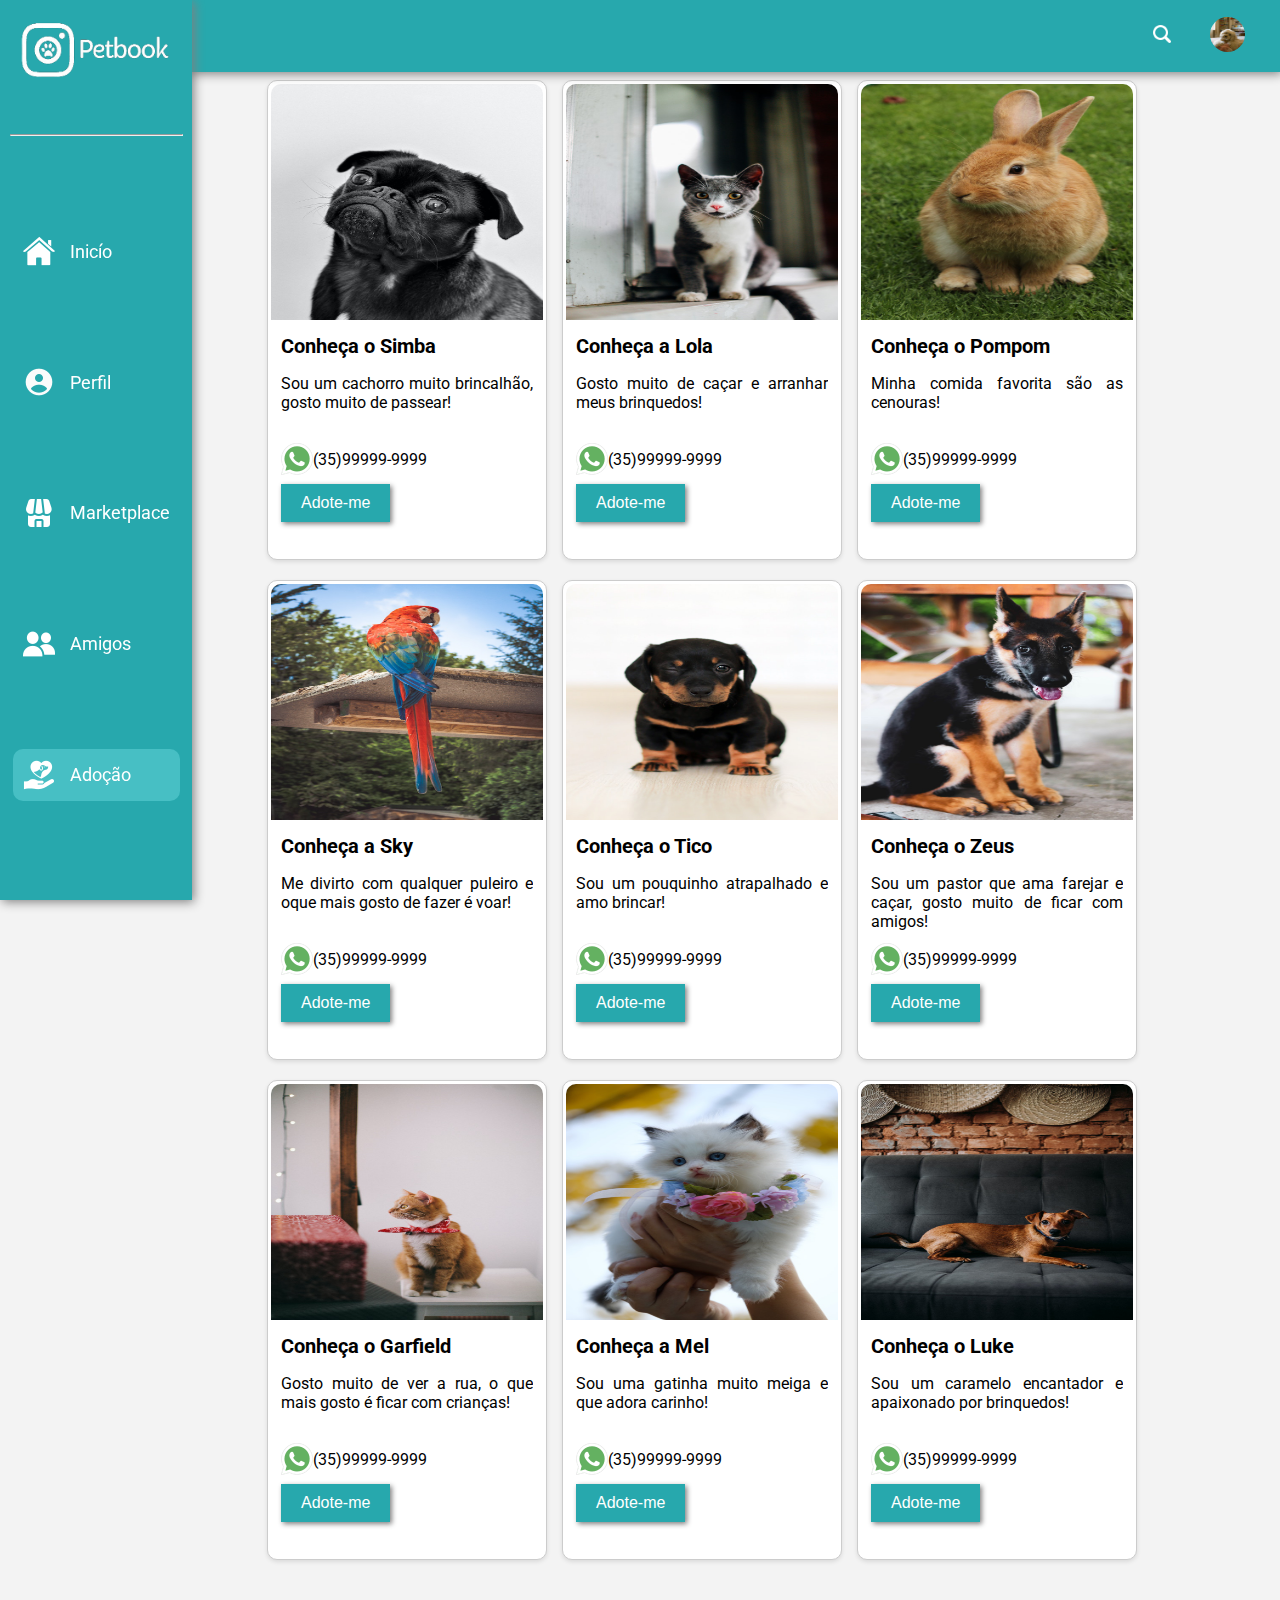
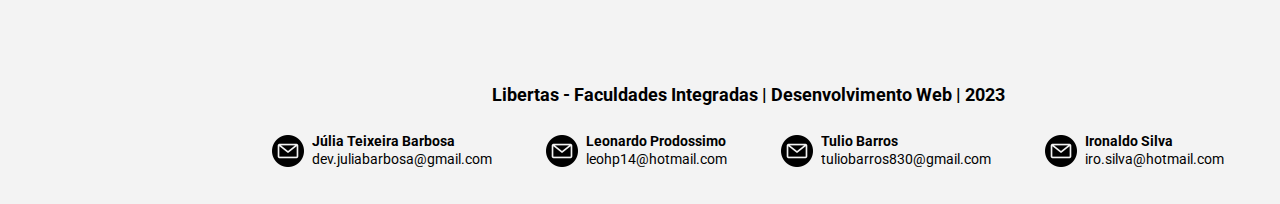
==== commit c566722b: "k" ====
--- a/Adoção.html
+++ b/Adoção.html
@@ -12,6 +12,7 @@
 
 <body>
     <div class="cabecalho">
+        <a href="#"><img src="assets/lupa2.png" alt="Market"></a>
         <a href="perfil.html"><img id="img-cabecalho" src="assets/perfil.jpg" alt=" Post"></a>
     </div>
     <header class="header">
--- a/styles.css
+++ b/styles.css
@@ -389,6 +389,12 @@
     font-size: smaller;
 }
 
+#pesquisar{
+    height: 20px;
+    width: 20px;
+    margin-left: 20px;
+}
+
 #online img{
     border: 3px solid rgb(39, 230, 39);
 }
@@ -423,6 +429,7 @@
 
 .adiciona-grupo img{
     cursor: pointer;
+    height: 18px;
 }
 
 .chat::-webkit-scrollbar {
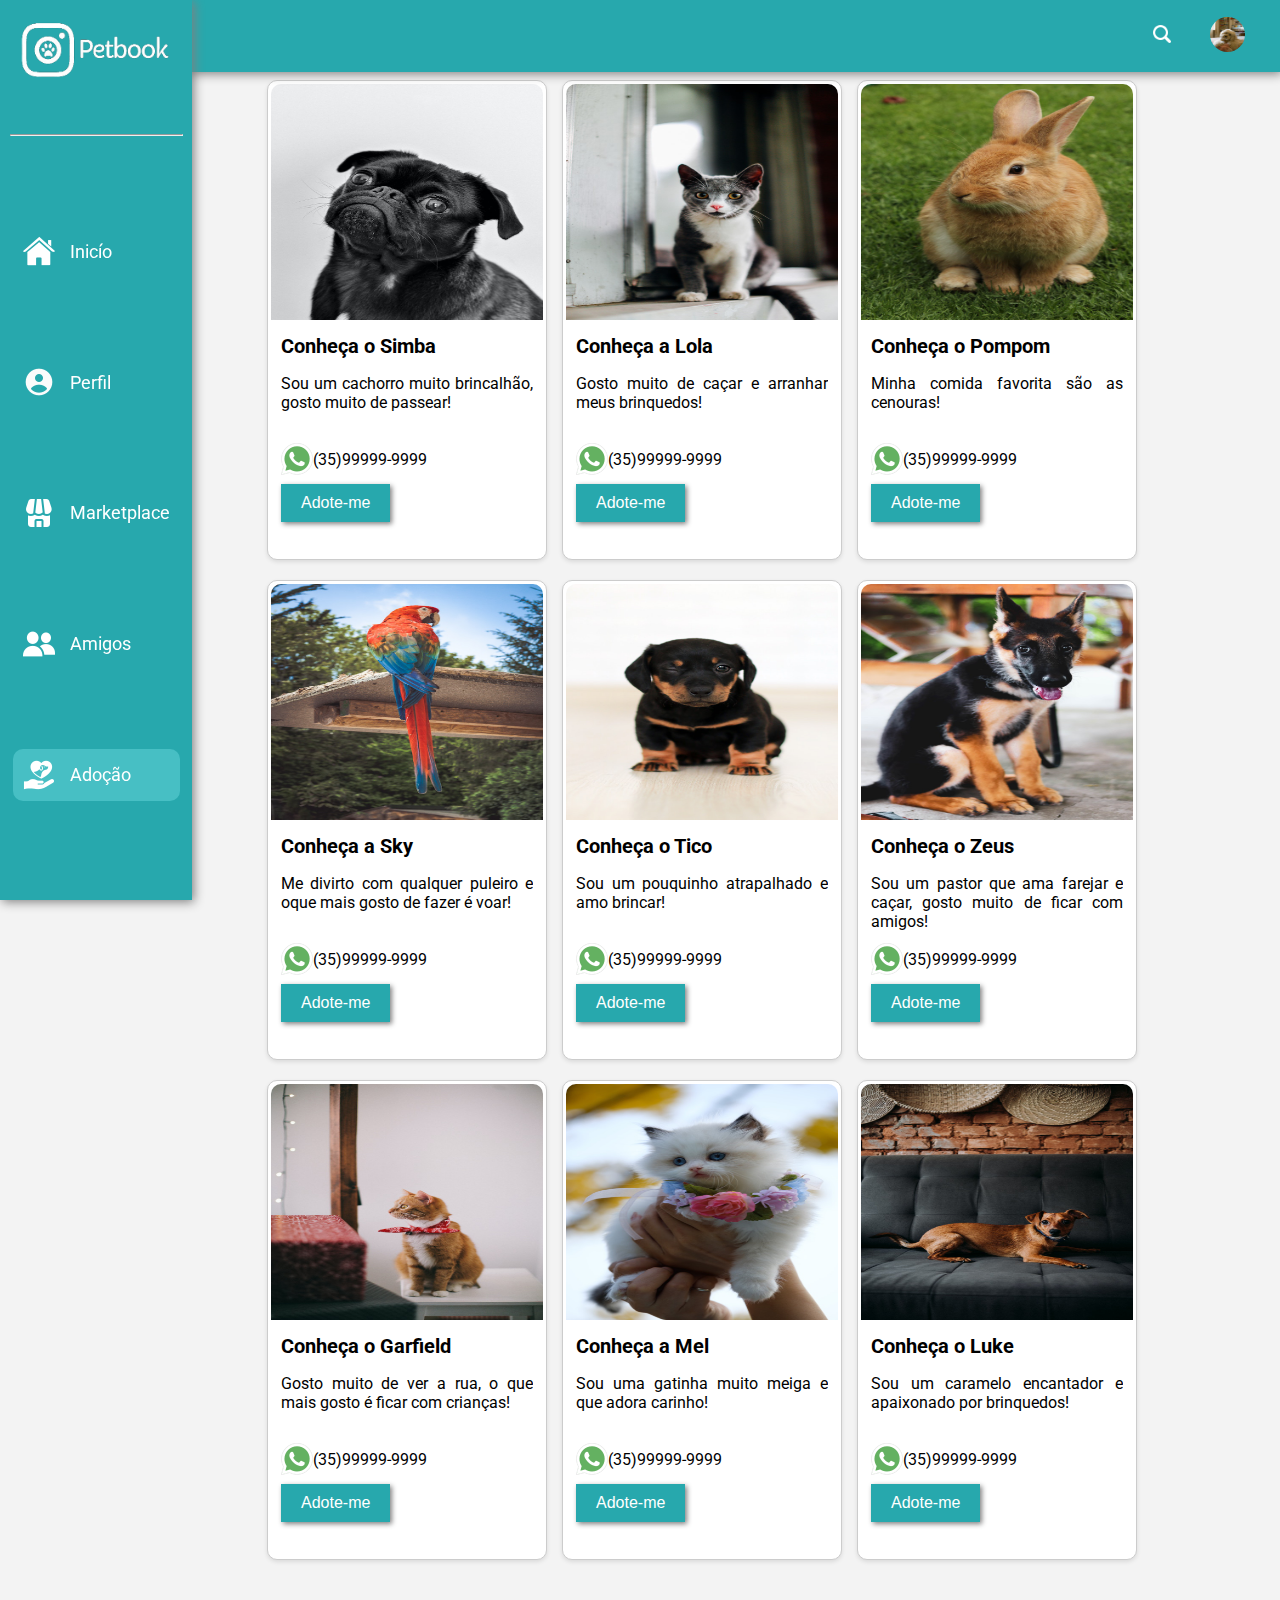
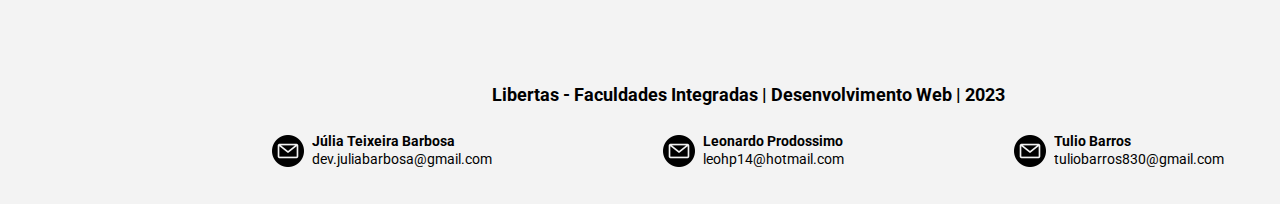
==== commit ee037dc1: "att" ====
--- a/Adoção.html
+++ b/Adoção.html
@@ -129,13 +129,6 @@
                             <a href="">tuliobarros830@gmail.com</a>
                         </div>
                     </li>
-                    <li>
-                        <img src="assets/o-email.png" alt="">
-                        <div class="footer-info">
-                            <p>Ironaldo Silva</p>
-                            <a href="">iro.silva@hotmail.com</a>
-                        </div>
-                    </li>
                 </ul>
             </div>
 
--- a/styles.css
+++ b/styles.css
@@ -330,7 +330,8 @@
     background-color: white;
     width: 60%;
     border-radius: 20px;
-    margin: 0 auto;
+    margin: 20px auto;
+    box-shadow: 3px 3px 6px gray;
 }
 
 .postagem .usuarioPostagem{
@@ -355,6 +356,52 @@
 
 .postagem .imagemPostagem img{
     width: 100%;
+    height: 70%;
+}
+
+.postagem .icones{
+    margin: 10px 0 0 10px;
+    display: flex;
+}
+
+.postagem .icones .like{
+    display: flex;
+    width: 94%;
+    gap: 15px;
+}
+
+.postagem .icones img{
+    cursor: pointer;
+    width: 24px;
+    height: 24px;
+}
+
+.postagem .comentarios{
+    display: grid;
+    margin: 10px;
+}
+
+.postagem .comentarios .comentario-input{
+    cursor: pointer;
+    display: flex;
+    align-items: center;
+    gap: 10px;
+    padding: 20px 0;
+}
+
+
+.postagem .comentarios .comentario-input img{
+    width: 24px;
+    height: 24px;
+}
+
+.postagem .comentarios .comentario-input input{
+    width: 100%;
+    height: 30px;
+    border: 1px solid rgba(128, 128, 128, 0.5);
+    border-radius: 10px;
+    box-shadow: 1px 2px 3px rgba(128, 128, 128, 0.295);
+    background-color: #dfdbdb80;
 }
 
 .chat {
@@ -460,9 +507,7 @@
     justify-content: center;
 }
 
-
-
-/*Footer - Rodapé*/
+/*Footer*/
 
 .container-footer { 
     margin: 0 auto;
@@ -473,52 +518,52 @@
     justify-content: center;
 }
 
-.container-footer ul { /*alterar a direção da lista */
-    display: flex; /* facilitar o posicionamento dos elementos*/
-    justify-content: space-between; /*alinhar horizontalmente*/
-    align-items: center; /*centralizar verticalmente*/
-    list-style: none; /* retira os pontinhos da lista*/
-    gap: 16px; /*espaçamento entre os elementos*/
-}
-
-.footer-info a { /*estilização do design do link*/
-    text-decoration: none; /*retirar o sublinhado*/
-    font-size: 14px;/*tamanho da fonte*/
-    color: black;/*cor da fonte*/
+.container-footer ul {
+    display: flex;
+    justify-content: space-between;
+    align-items: center;
+    list-style: none;
+    gap: 16px;
+}
+
+.footer-info a {
+    text-decoration: none;
+    font-size: 14px;
+    color: black;
 }
 
 .footer-info a:hover { 
-    color: white; /*cor da fonte*/
-    transition: all ease 0.2s;/*tempo de transição ao colocar o mouse em cima*/
+    color: white;
+    transition: all ease 0.2s;
 }
 
 .footer-info p {
-    font-weight: bold; /*negrito*/
-    font-size: 14px;/*tamanho da fonte*/
+    font-weight: bold;
+    font-size: 14px;
 }
 
 .container-footer img { 
-    width: 32px; /*largura*/
-    height: 32px; /*altura*/
+    width: 32px;
+    height: 32px; 
 }
 
 .container-footer ul li {
-    display: flex; /* facilitar o posicionamento dos elementos*/
-    align-items: center; /*centralizado verticalmente*/
-    gap: 8px;/*espaçamento entre os elementos*/
+    display: flex;
+    align-items: center;
+    gap: 8px;
 }
 
 .lista-alunos {
-    padding: 12px; /*Espaçamento interno, sendo 12px em todos os lados*/
+    padding: 12px;
 }
 
 .ano {
-    display: flex; /* facilitar o posicionamento dos elementos*/
-    justify-content: center; /*alinhar horizontalmente*/
-    margin-bottom: 16px;/*margem do lado debaixo*/
+    display: flex;
+    justify-content: center;
+    margin-bottom: 16px;
 }
 
 .ano p {
-    font-size: 18px;/*tamanho da fonte*/
-    font-weight: bold;/*negrito*/
+    font-size: 18px;
+    font-weight: bold;
 }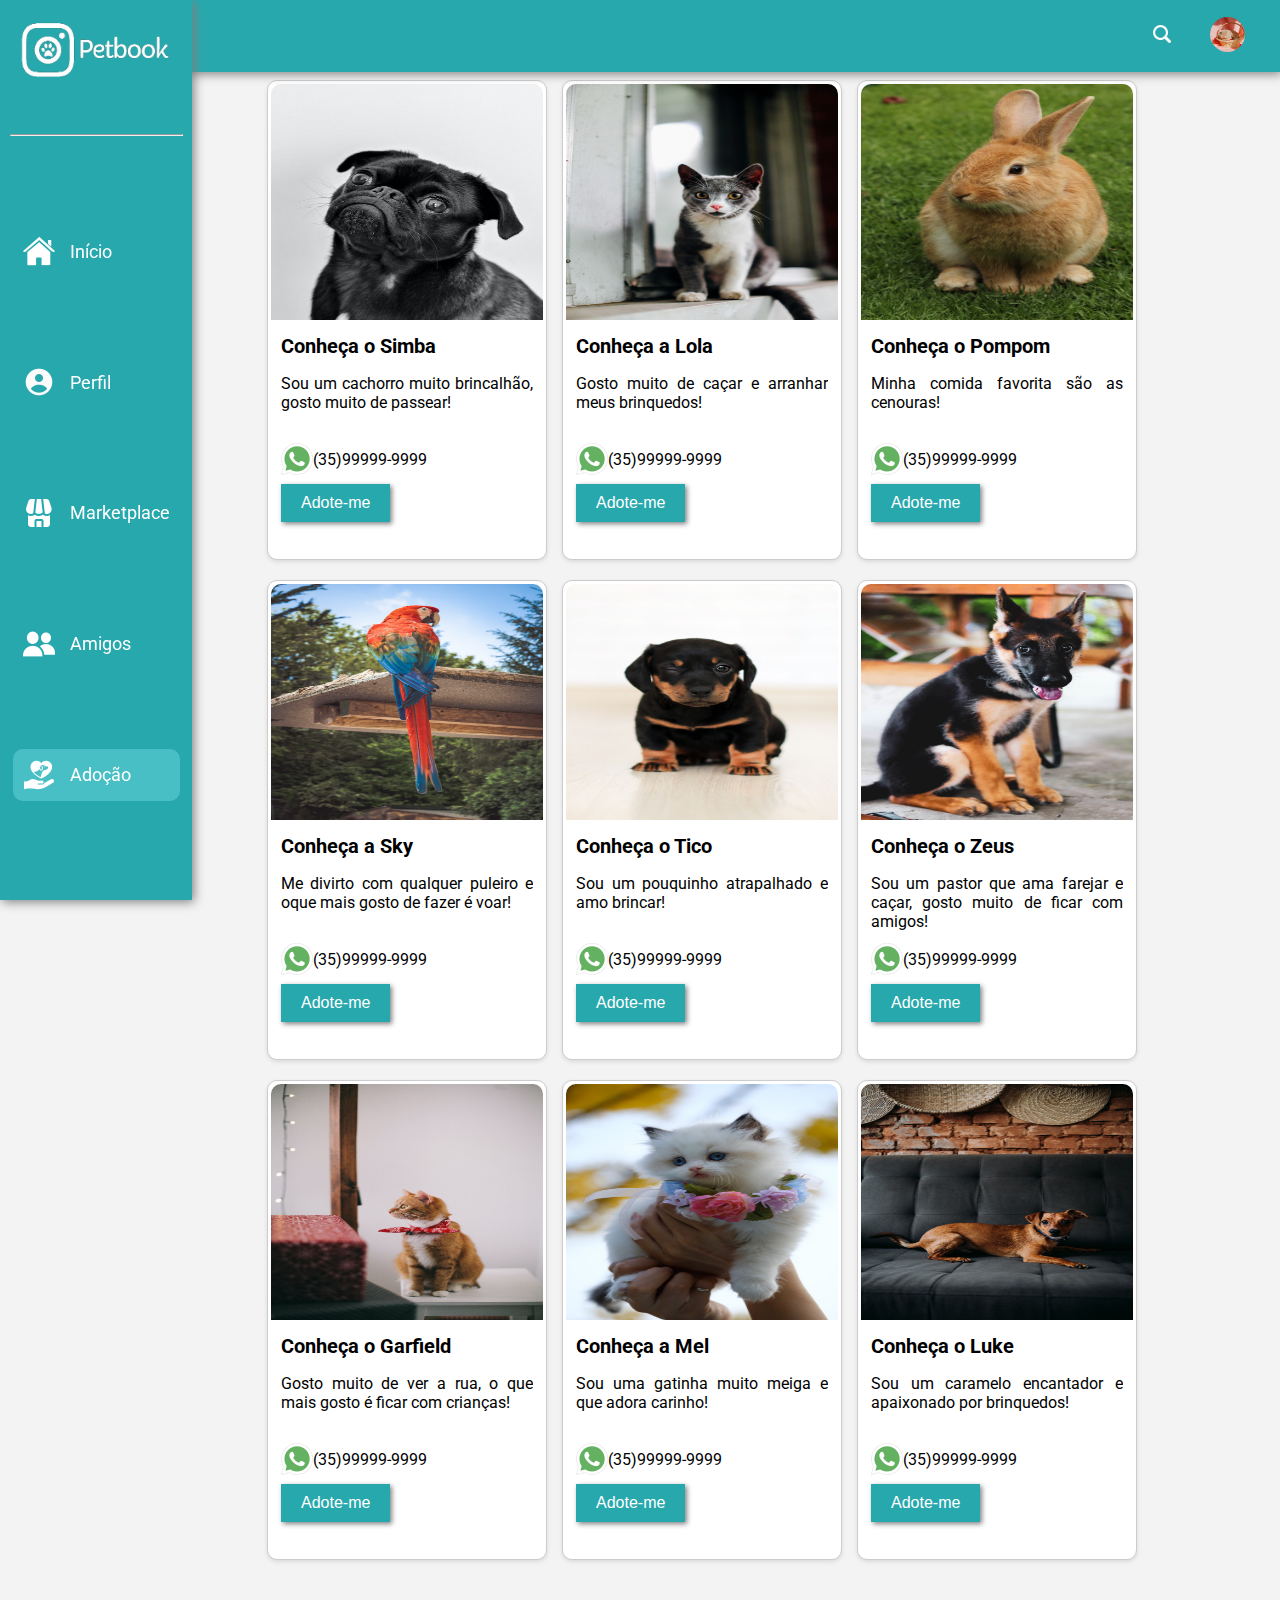
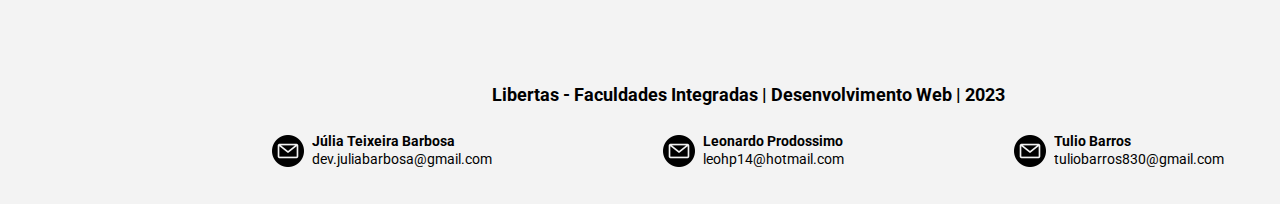
==== commit 38286ce2: "att" ====
--- a/Adoção.html
+++ b/Adoção.html
@@ -6,14 +6,14 @@
     <meta http-equiv="X-UA-Compatible" content="IE=edge">
     <meta name="viewport" content="width=device-width, initial-scale=1.0">
     <title>Adoção</title>
-    <link rel="shortcut icon" href="assets/logo.png" type="image/x-icon">
+    <link rel="shortcut icon" href="assets/logo-verde.png" type="image/x-icon">
     <link rel="stylesheet" href="styles.css">
 </head>
 
 <body>
     <div class="cabecalho">
         <a href="#"><img src="assets/lupa2.png" alt="Market"></a>
-        <a href="perfil.html"><img id="img-cabecalho" src="assets/perfil.jpg" alt=" Post"></a>
+        <a href="perfil.html"><img id="img-cabecalho" src="assets/cesta.jpg" alt=" Post"></a>
     </div>
     <header class="header">
         <div class="container-header">
@@ -24,7 +24,7 @@
                 <hr class="hrFeed">
                 <nav>
                     <ul>
-                        <li><a href="inicio.html"><img src="assets/pagina-inicial.png" alt="Inicio">Inicío</a></li>
+                        <li><a href="inicio.html"><img src="assets/pagina-inicial.png" alt="Inicio">Início</a></li>
                         <li><a href="perfil.html"><img src="assets/perfil.png" alt="Perfil">Perfil</a></li>
                         <li><a href="market.html"><img src="assets/marketplace.png" alt="Market">Marketplace</a></li>
                         <li><a href="perfil.html"><img src="assets/amigos.png" alt="Amigos">Amigos</a></li>
--- a/styles.css
+++ b/styles.css
@@ -147,9 +147,6 @@
 .cabecalho a{
     width: 40px;
     text-decoration: none;
-}
-.cabecalho .carrinho-cabecalho{
-
 }
 
 .container {
@@ -257,6 +254,7 @@
 
 .inicio .conteudo img{
     margin-bottom: 20px;
+    width: 350px;
 }
 
 .conteudo .imglogos{
@@ -326,6 +324,16 @@
     font-size: small;
 }
 
+#foto-stories{
+    position: absolute;
+    width: 20px;
+    height: 20px;
+}
+
+.div-stories{
+    width: 80px;
+}
+
 .postagem{ 
     background-color: white;
     width: 60%;
@@ -402,6 +410,7 @@
     border-radius: 10px;
     box-shadow: 1px 2px 3px rgba(128, 128, 128, 0.295);
     background-color: #dfdbdb80;
+    padding-left: 12px;
 }
 
 .chat {
@@ -495,17 +504,78 @@
 
 /* Perfil */
 
+.perfil {
+    width: 85vw;
+    margin-left: 15vw;
+    margin-top: 8vh;
+    display: flex;
+    flex-direction: column;
+    align-items: center;
+    padding-top: 100px;
+}
+
+.foto-perfil img {
+    width: 200px;
+    height: 200px;
+    border-radius: 50%;
+    margin-right: 150px;
+    border: 6px solid #27A8AD;
+}
+
 .container-perfil {
-    width: calc(100vw - 15vw);
-    margin-right: 15vw;
+    width: 900px;
+    display: flex;
+    justify-content: space-between;
+    align-items: center;
+    gap: 72px;
+}
+
+.dados-perfil {
+    text-align: center;
+}
+
+.dados-perfil span {
+    font-weight: bold;
+    font-size: 24px;
+}
+
+.dados-perfil p {
+    font-size: 22px;
+}
+
+.descricao-perfil {
+    width: 900px;
+    margin-top: 32px;
+}
+
+.descricao-perfil p {
+    font-size: 22px;
+    margin-bottom: 8px;
+}
+
+.publicacoes-fotos {
+    width: 900px;
     
 }
 
-.topo-esquerda{
-    color: #000000;
-    display: flex;
-    justify-content: center;
-}
+.publicacoes-fotos h1 {
+    font-size: 24px;
+    margin: 32px 0 24px 0;
+}
+
+.fotos {
+    display: flex;
+    justify-content: space-between;
+    flex-wrap: wrap;
+    gap: 4px;
+    margin-bottom: 100px;
+}
+
+.fotos img {
+    width: 33%;
+    height: 200px;
+}
+
 
 /*Footer*/
 
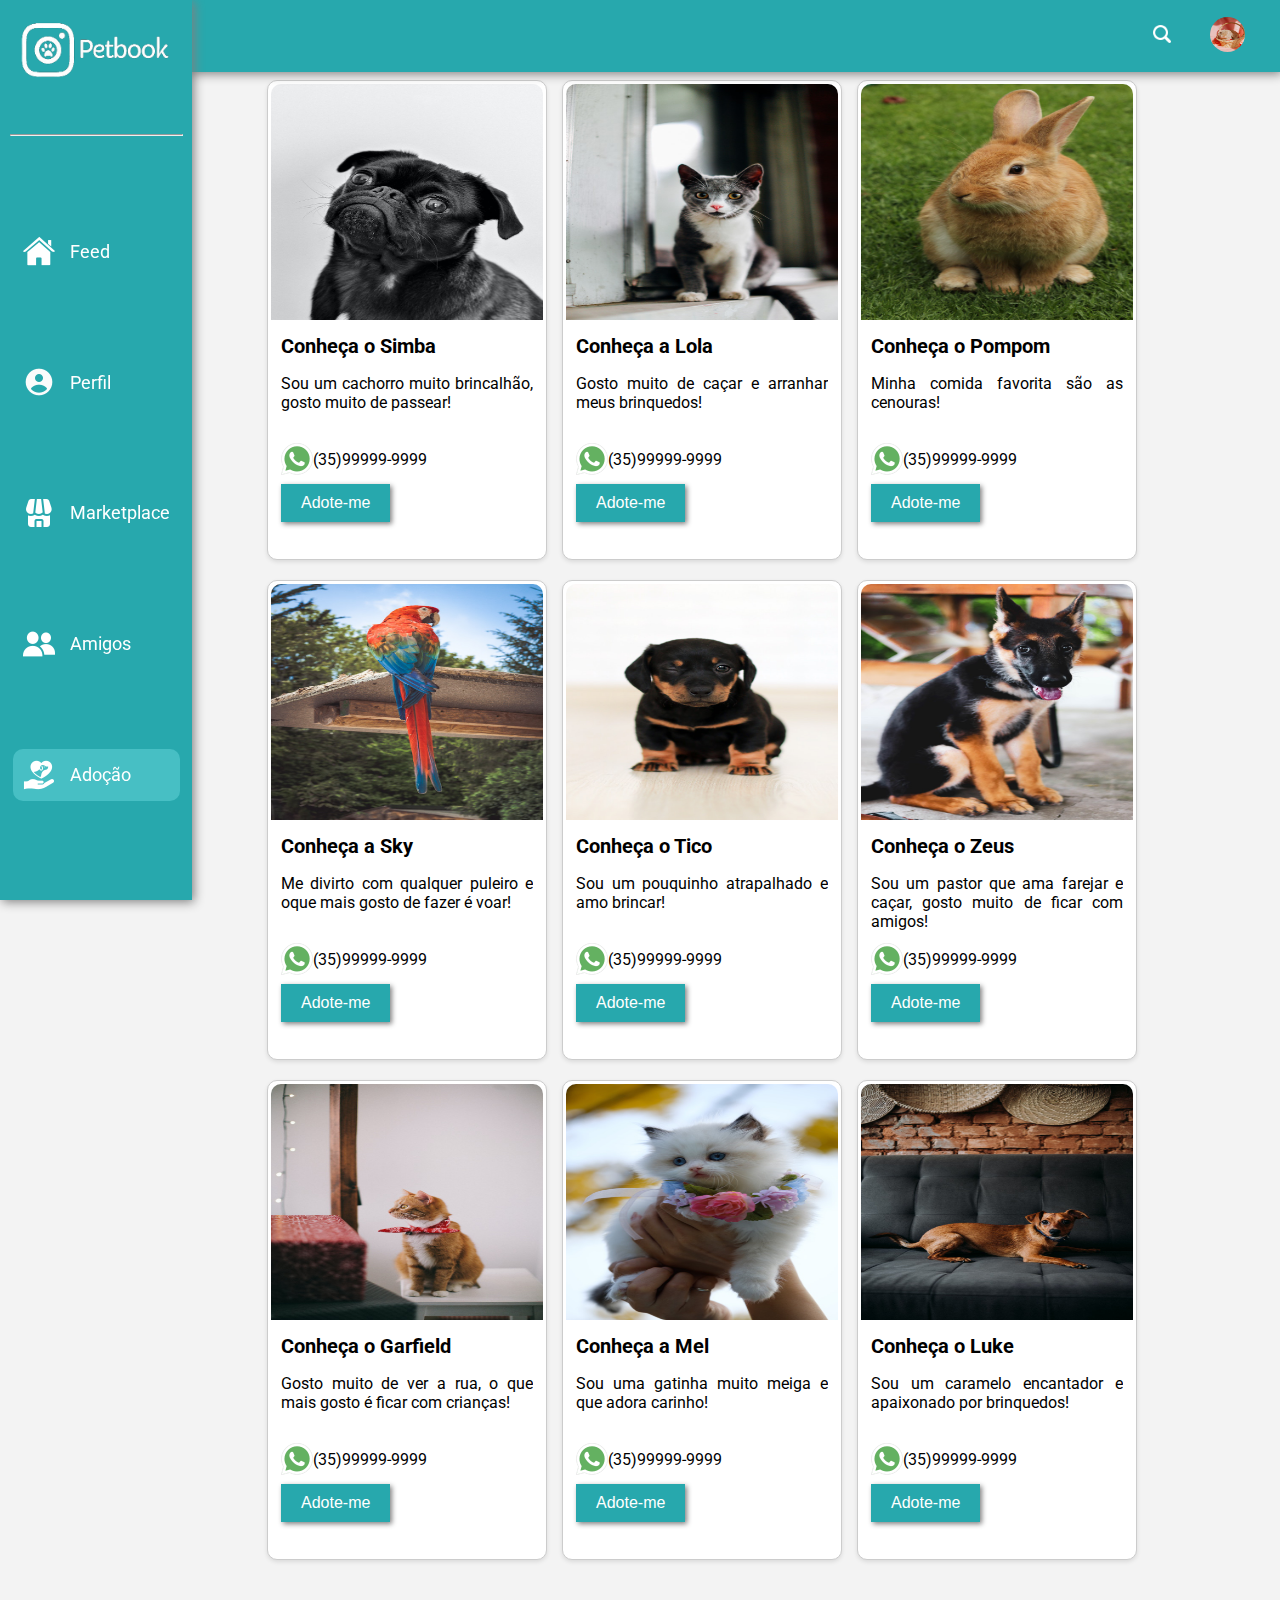
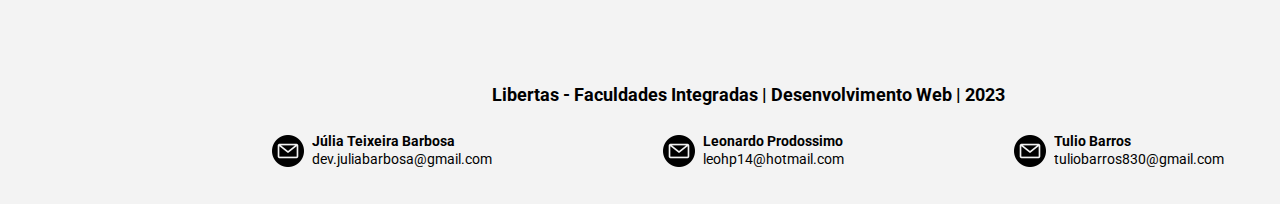
==== commit a604b9af: "att" ====
--- a/Adoção.html
+++ b/Adoção.html
@@ -24,7 +24,7 @@
                 <hr class="hrFeed">
                 <nav>
                     <ul>
-                        <li><a href="inicio.html"><img src="assets/pagina-inicial.png" alt="Inicio">Início</a></li>
+                        <li><a href="feed.html"><img src="assets/pagina-inicial.png" alt="Inicio">Feed</a></li>
                         <li><a href="perfil.html"><img src="assets/perfil.png" alt="Perfil">Perfil</a></li>
                         <li><a href="market.html"><img src="assets/marketplace.png" alt="Market">Marketplace</a></li>
                         <li><a href="perfil.html"><img src="assets/amigos.png" alt="Amigos">Amigos</a></li>
--- a/styles.css
+++ b/styles.css
@@ -515,19 +515,18 @@
 }
 
 .foto-perfil img {
-    width: 200px;
-    height: 200px;
+    width: 150px;
+    height: 150px;
     border-radius: 50%;
-    margin-right: 150px;
+    margin-right: 50px;
     border: 6px solid #27A8AD;
 }
 
 .container-perfil {
     width: 900px;
     display: flex;
-    justify-content: space-between;
-    align-items: center;
-    gap: 72px;
+    align-items: center;
+    gap: 20px;
 }
 
 .dados-perfil {
@@ -575,6 +574,110 @@
     width: 33%;
     height: 200px;
 }
+
+.container-perfil a {
+    text-decoration: none;
+    color: black;
+}
+
+/* Amigos */
+.amigos {
+    width: 85vw;
+    margin-left: 15vw;
+    margin-top: 8vh;
+    display: flex;
+    flex-direction: column;
+    align-items: center;
+    padding-top: 80px;
+    margin-bottom: 100px;
+}
+
+.input-amigos{
+    width: 100%;
+    max-width: 900px;
+}
+
+.input-amigos input {
+    width: 100%;
+    padding: 12px;
+    border-radius: 8px;
+    border: none;
+    background-color: #ccc;
+    outline: none;
+    margin-bottom: 24px;
+}
+
+.amigos h1 {
+    width: 900px;
+    font-size: 26px;
+    margin-bottom: 24px;
+}
+
+.amigos img {
+    width: 80px;
+    height: 80px;
+    border-radius: 50%;
+    border: 4px solid #27A8AD;
+}
+
+.amigos ul {
+    width: 900px;
+}
+
+.amigos li {
+    width: 100%;
+    display: flex;
+    align-items: center;
+    gap: 16px;
+    margin-bottom: 12px;
+}
+
+.amigos-nome {
+    flex: 1;
+}
+
+.amigos-nome h4 {
+    font-size: 18px;
+}
+
+.amigos-nome p {
+    font-size: 14px;
+    color: #8d8989;
+}
+
+.amigos li a {
+    width: 90px;
+    height: 36px;
+    font-size: 14px;
+    font-weight: bold;
+    text-decoration: none;
+    color: #000000;
+    background-color: #ccc;
+    border-radius: 6px ;
+    display: flex;
+    justify-content: center;
+    align-items: center;
+}
+
+.amigos li a:hover {
+    opacity: 0.7;
+}
+
+
+.amigos hr {
+    max-width: 900px;
+    margin: 12px 0 32px 0;
+}
+
+.amigos .sugestoes {
+    color: white;
+    background-color: #27A8AD;
+}
+
+.amigos .sugestoes:hover {
+    background-color: #47bfc4;
+}
+
 
 
 /*Footer*/
@@ -603,7 +706,7 @@
 }
 
 .footer-info a:hover { 
-    color: white;
+    color: #27A8AD;
     transition: all ease 0.2s;
 }
 
